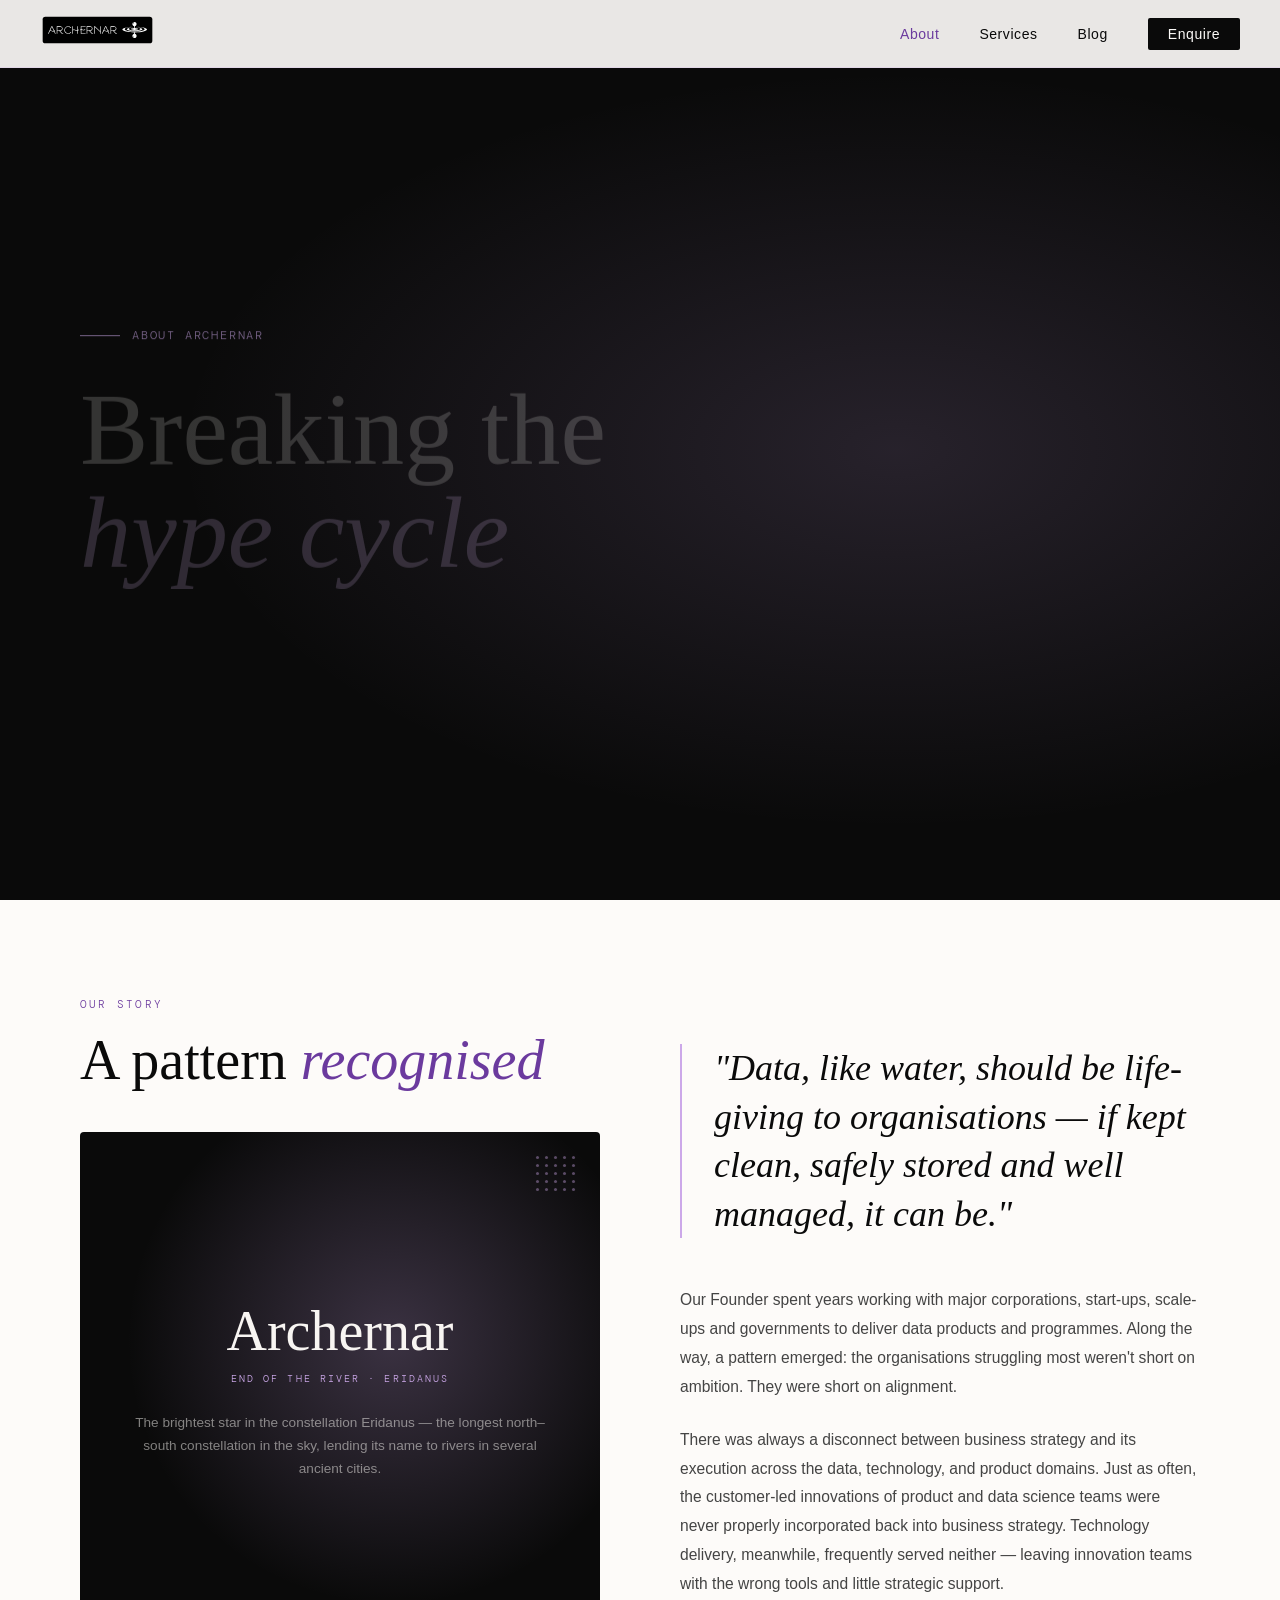
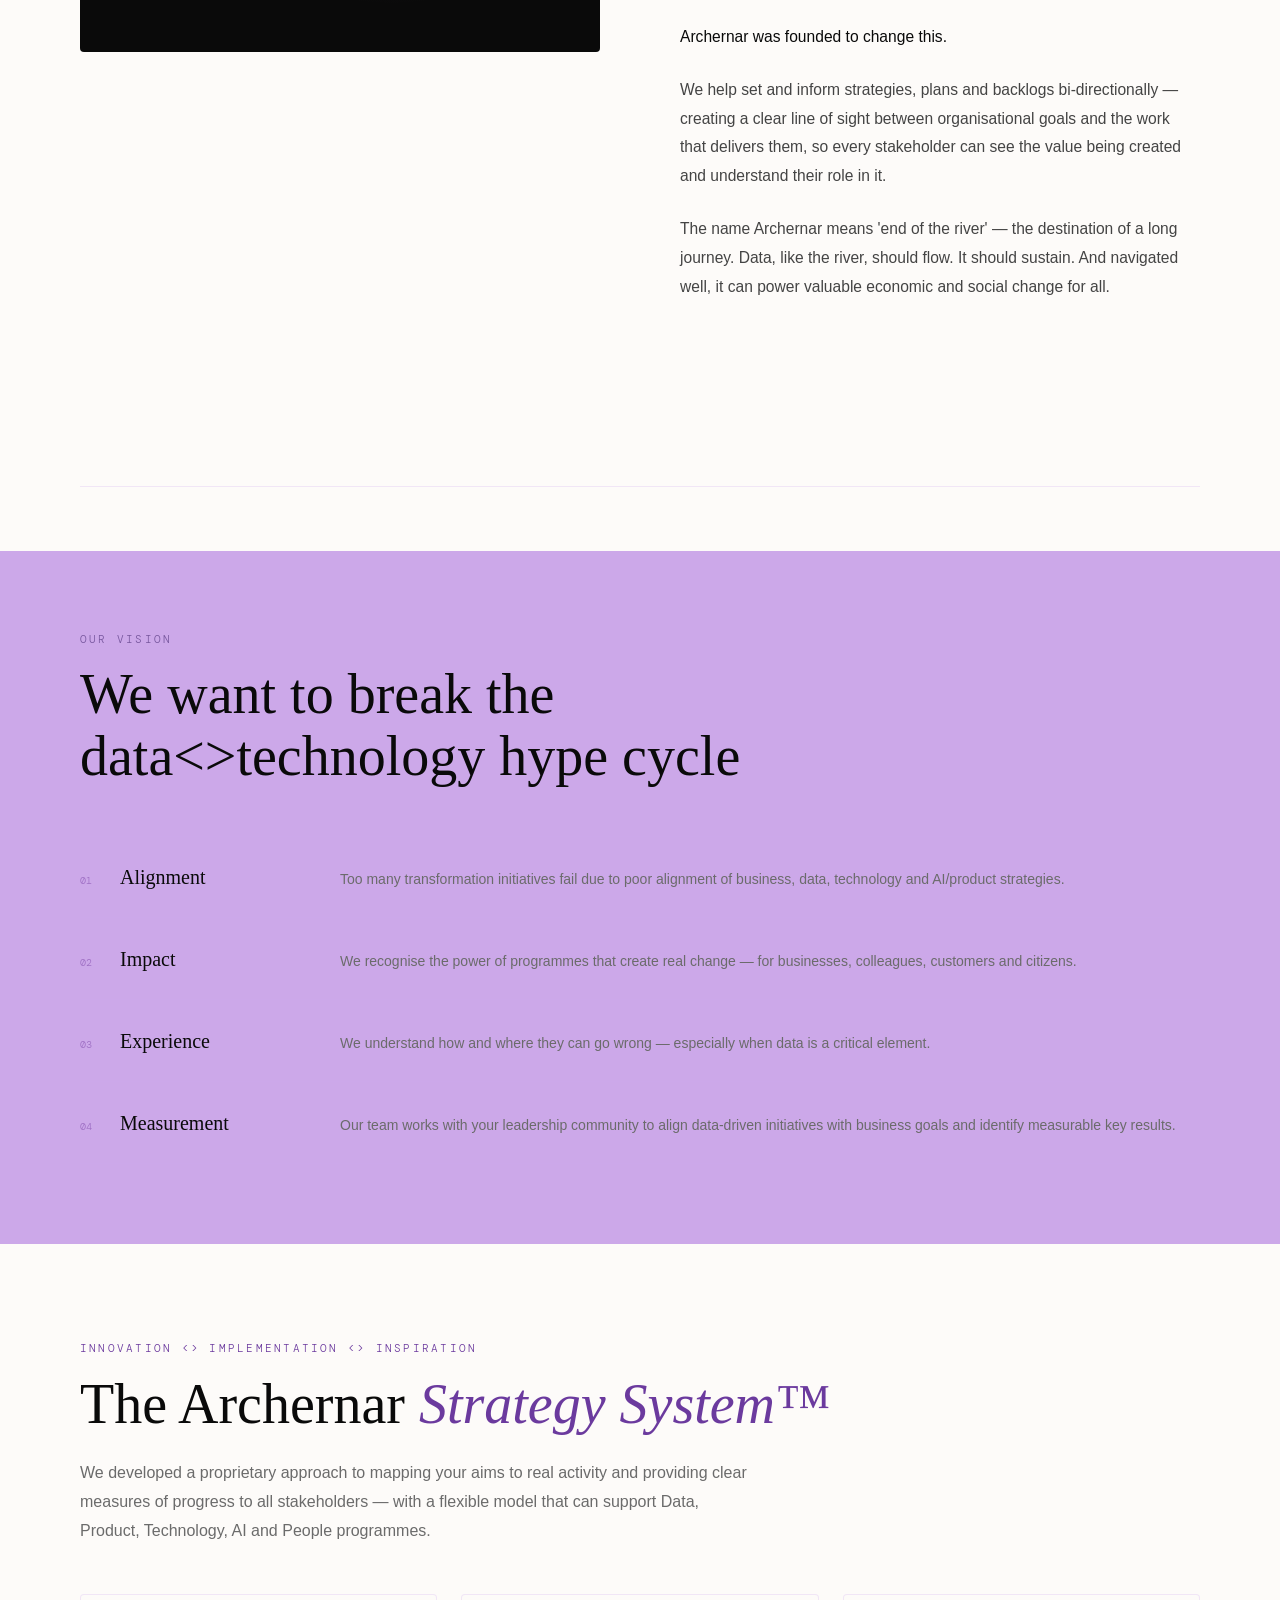
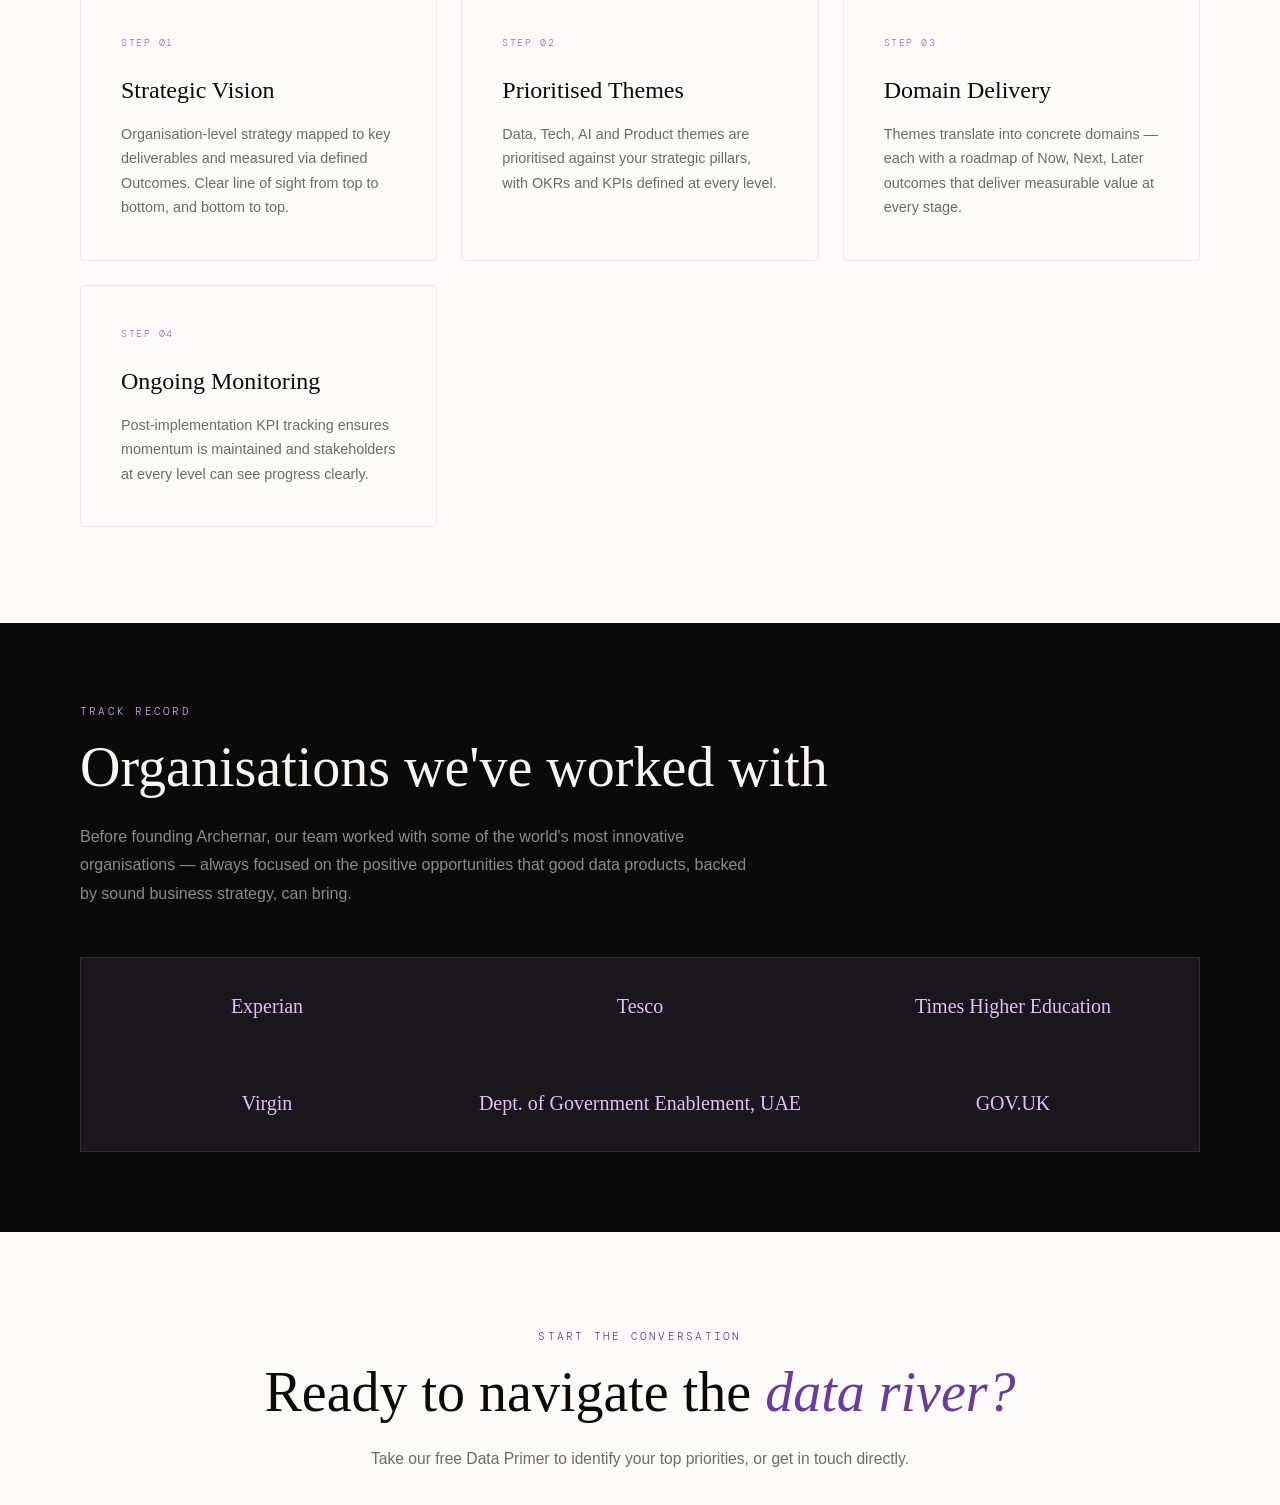
==== index.html @ 375aac34 "Add files via upload" ====
<!DOCTYPE html>
<html lang="en">
<head>
  <meta charset="UTF-8" />
  <meta http-equiv="refresh" content="0; url=about.html" />
  <title>Archernar</title>
</head>
<body>
  <p>Redirecting to <a href="about.html">About</a>...</p>
</body>
</html>
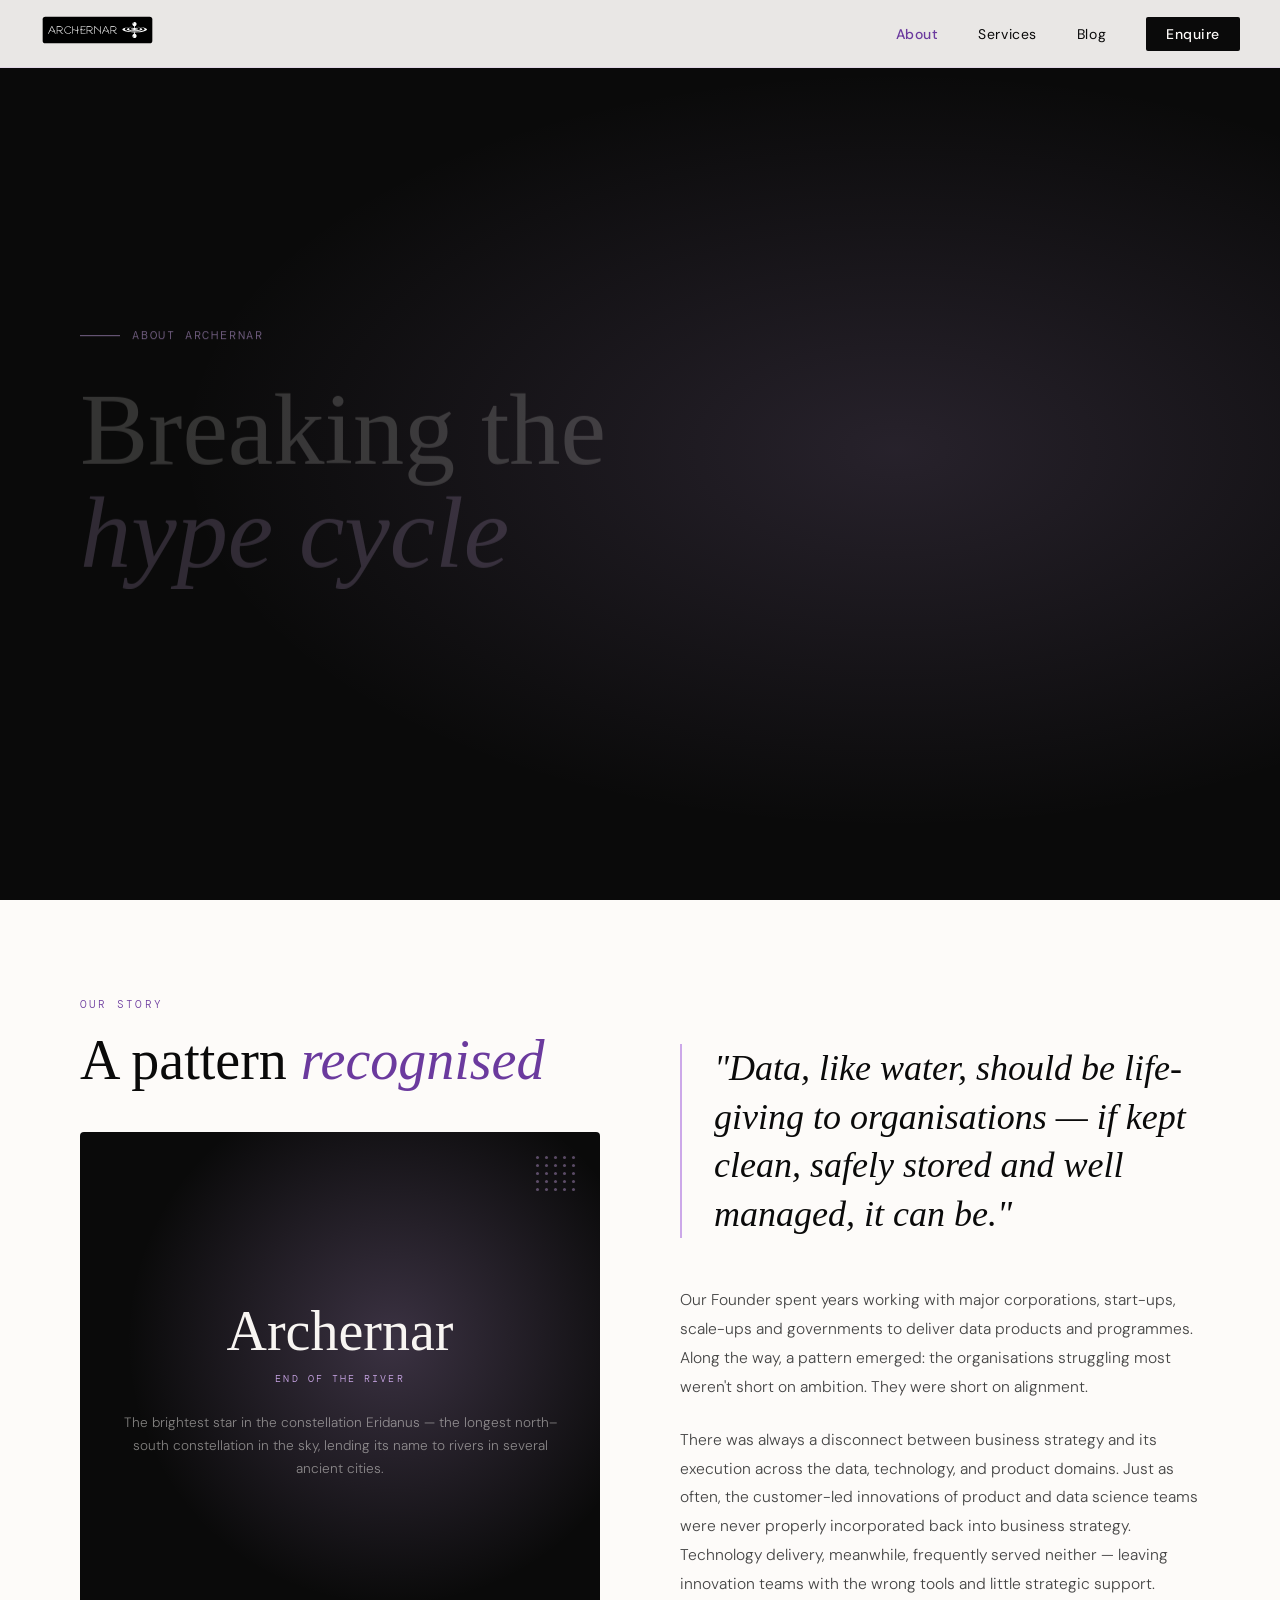
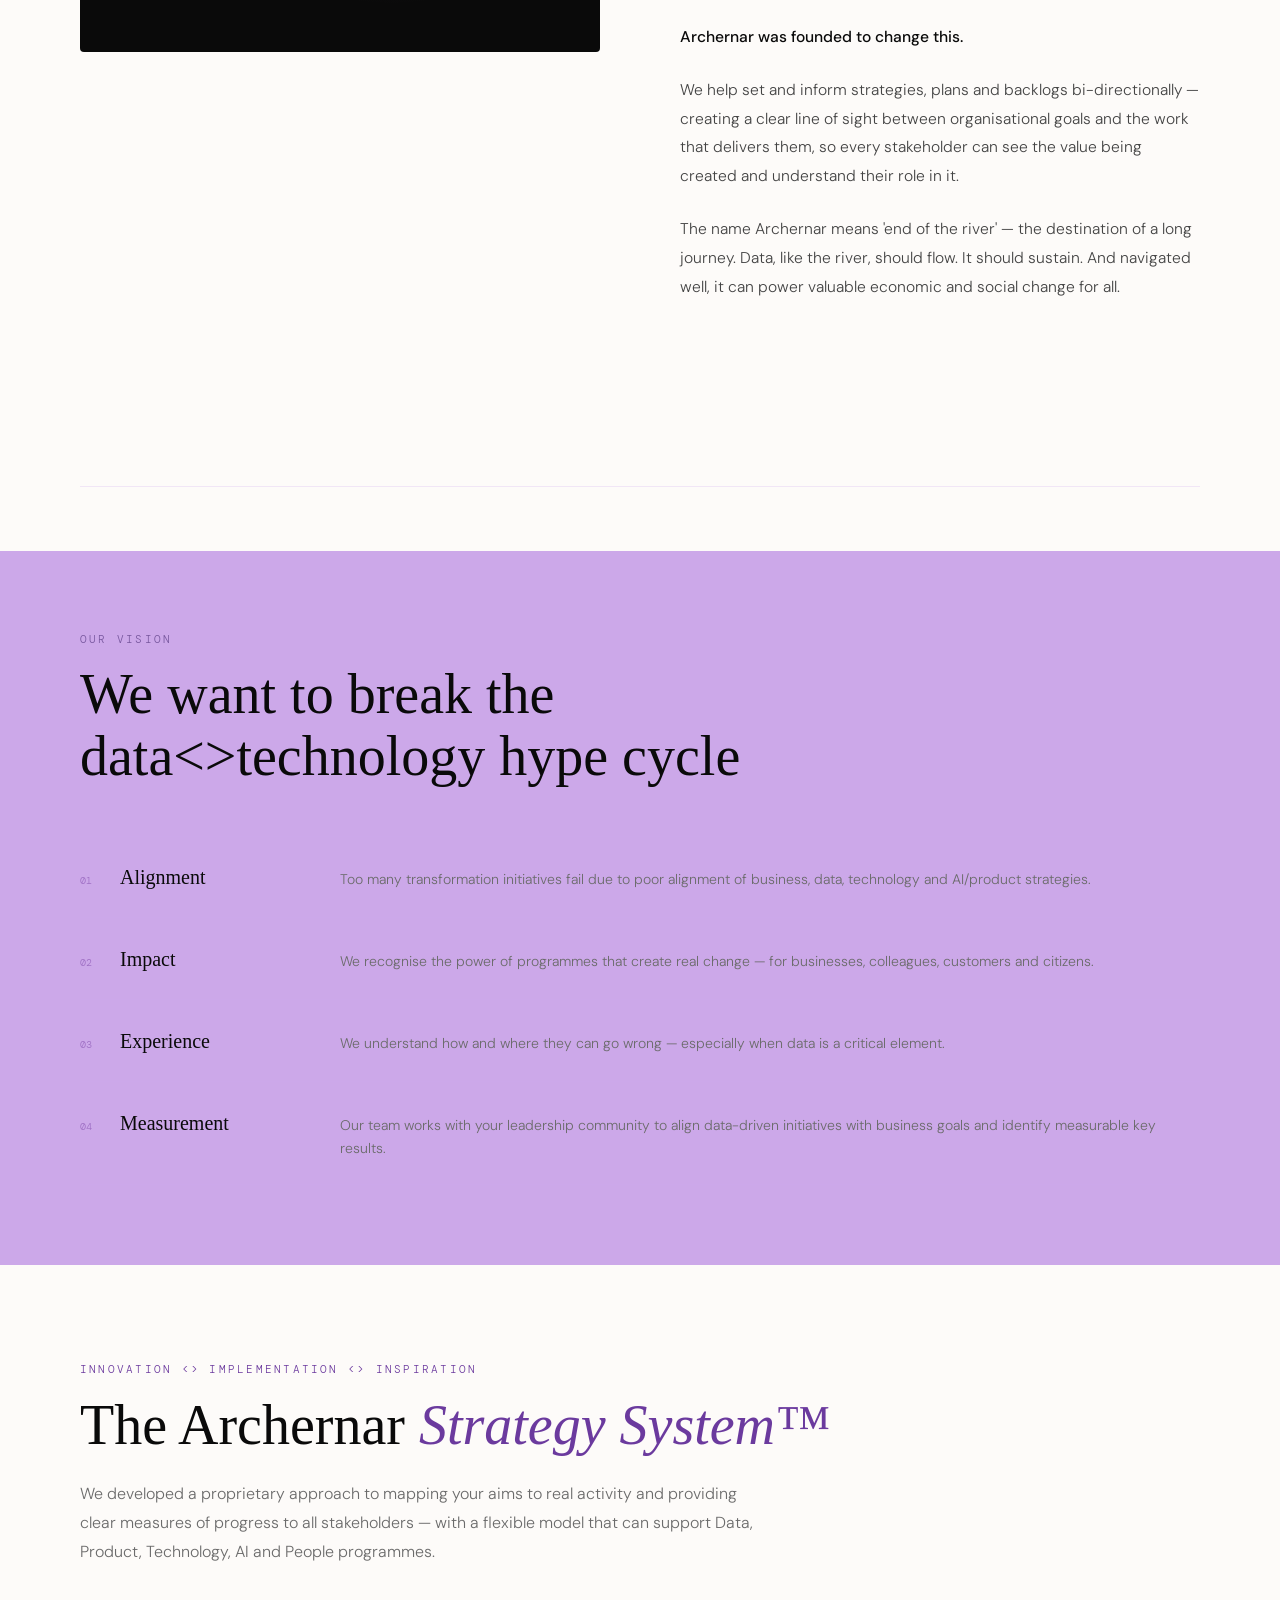
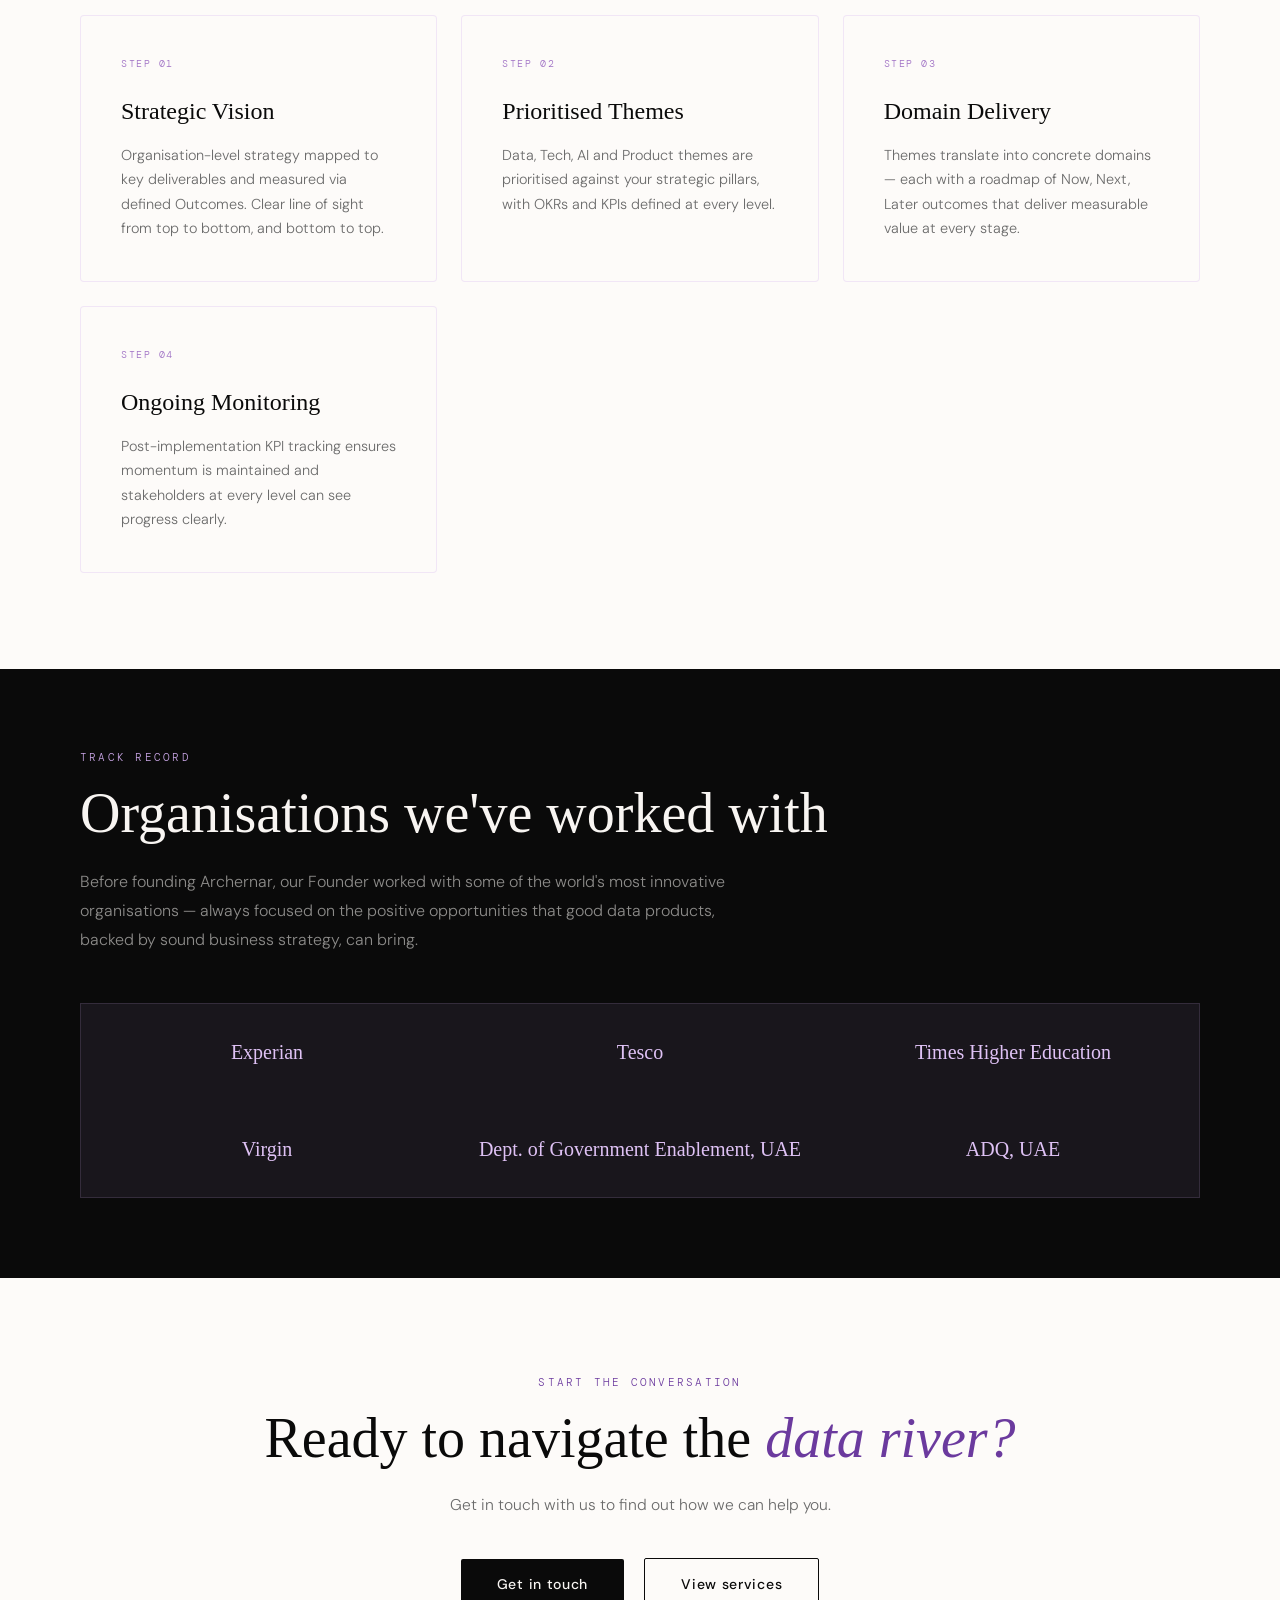
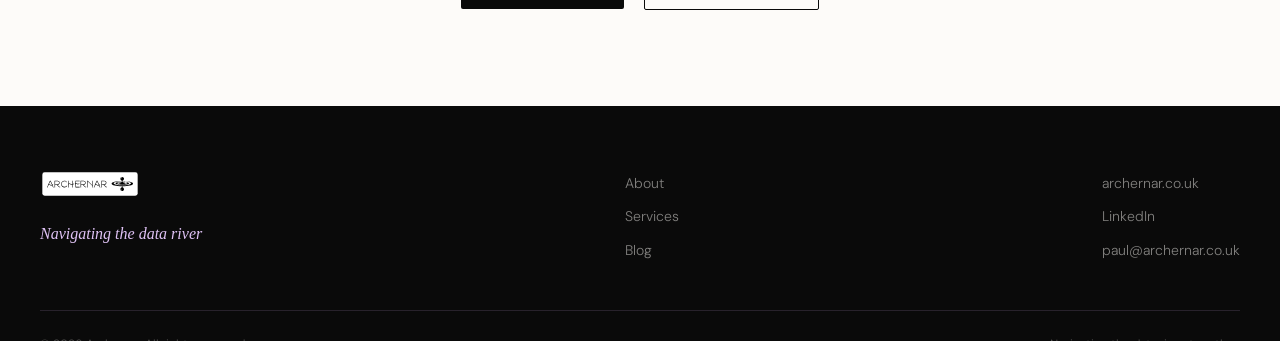
==== commit fb47f97d: "Update index.html" ====
--- a/index.html
+++ b/index.html
@@ -1,6 +1,15 @@
 <!DOCTYPE html>
 <html lang="en">
 <head>
+  <!-- Google tag (gtag.js) -->
+<script async src="https://www.googletagmanager.com/gtag/js?id=G-QQVH4RZPXK"></script>
+<script>
+  window.dataLayer = window.dataLayer || [];
+  function gtag(){dataLayer.push(arguments);}
+  gtag('js', new Date());
+
+  gtag('config', 'G-QQVH4RZPXK');
+</script>
   <meta charset="UTF-8" />
   <meta http-equiv="refresh" content="0; url=about.html" />
   <title>Archernar</title>
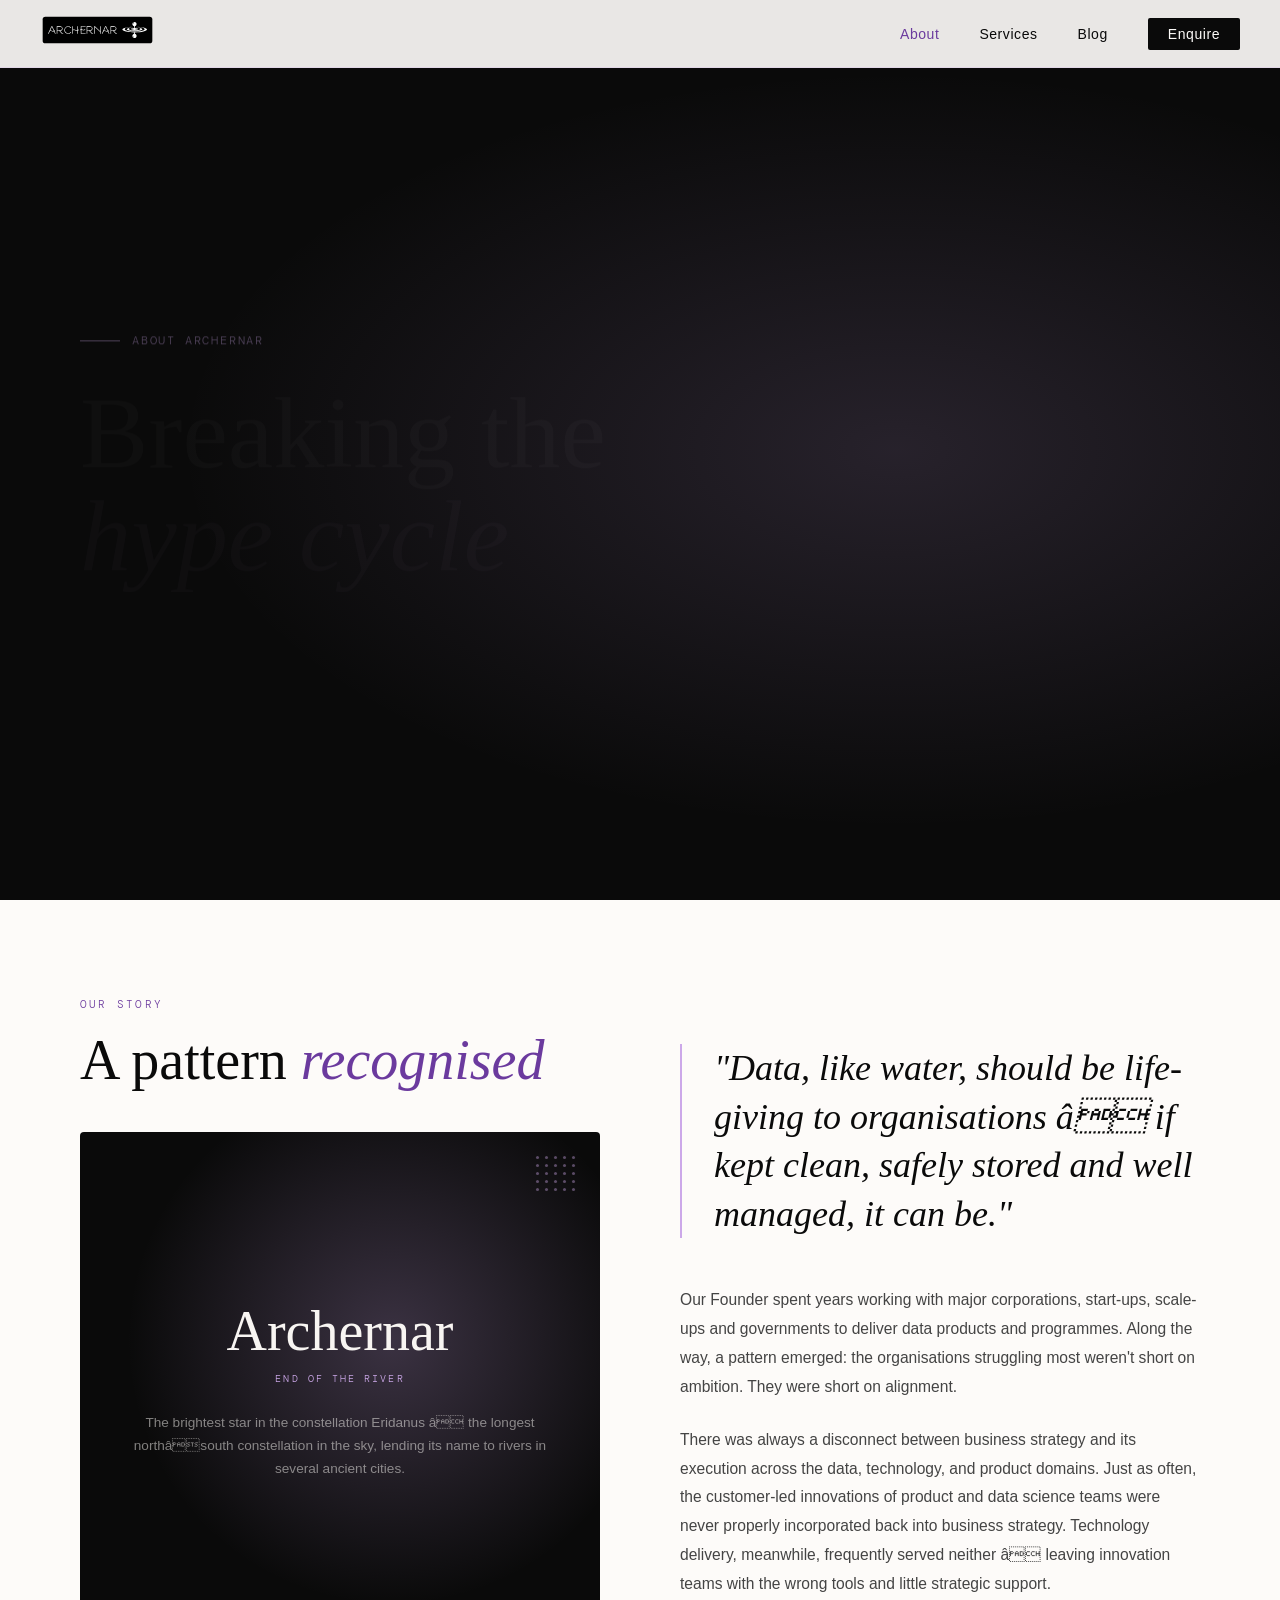
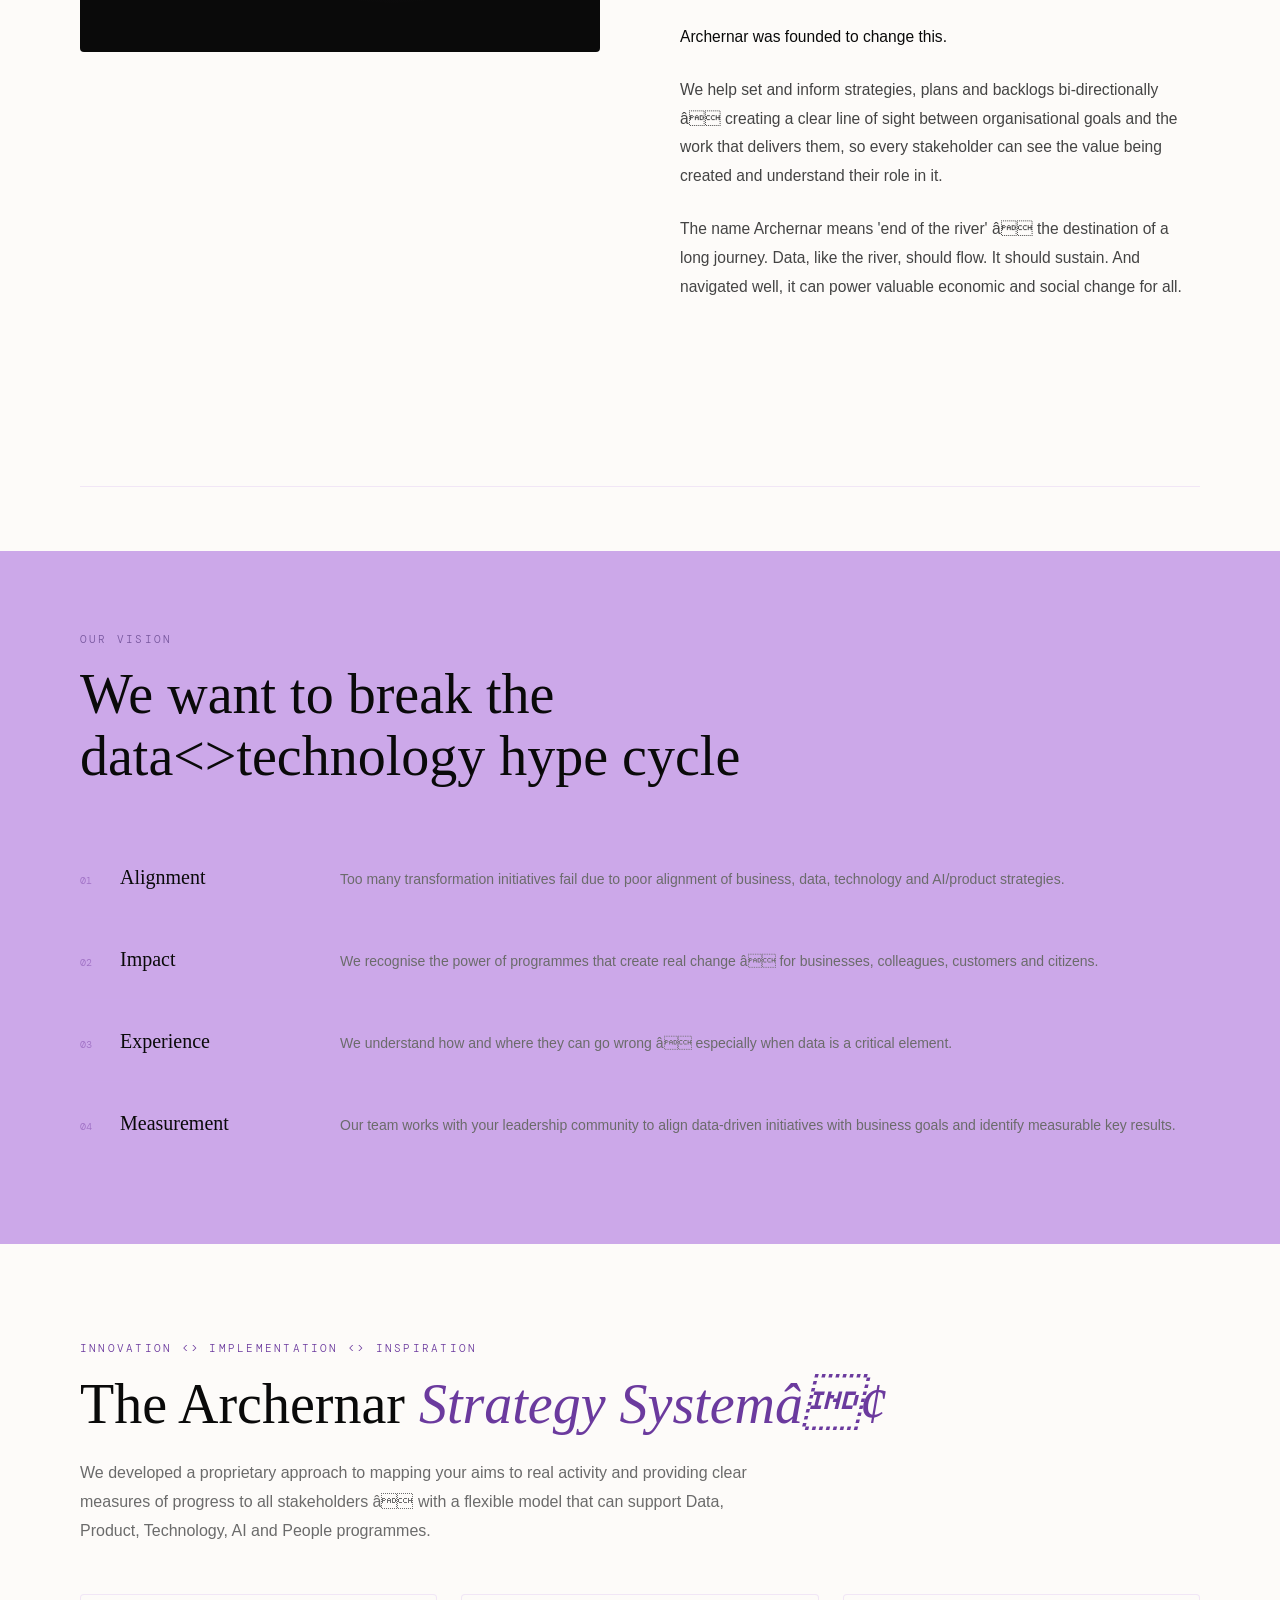
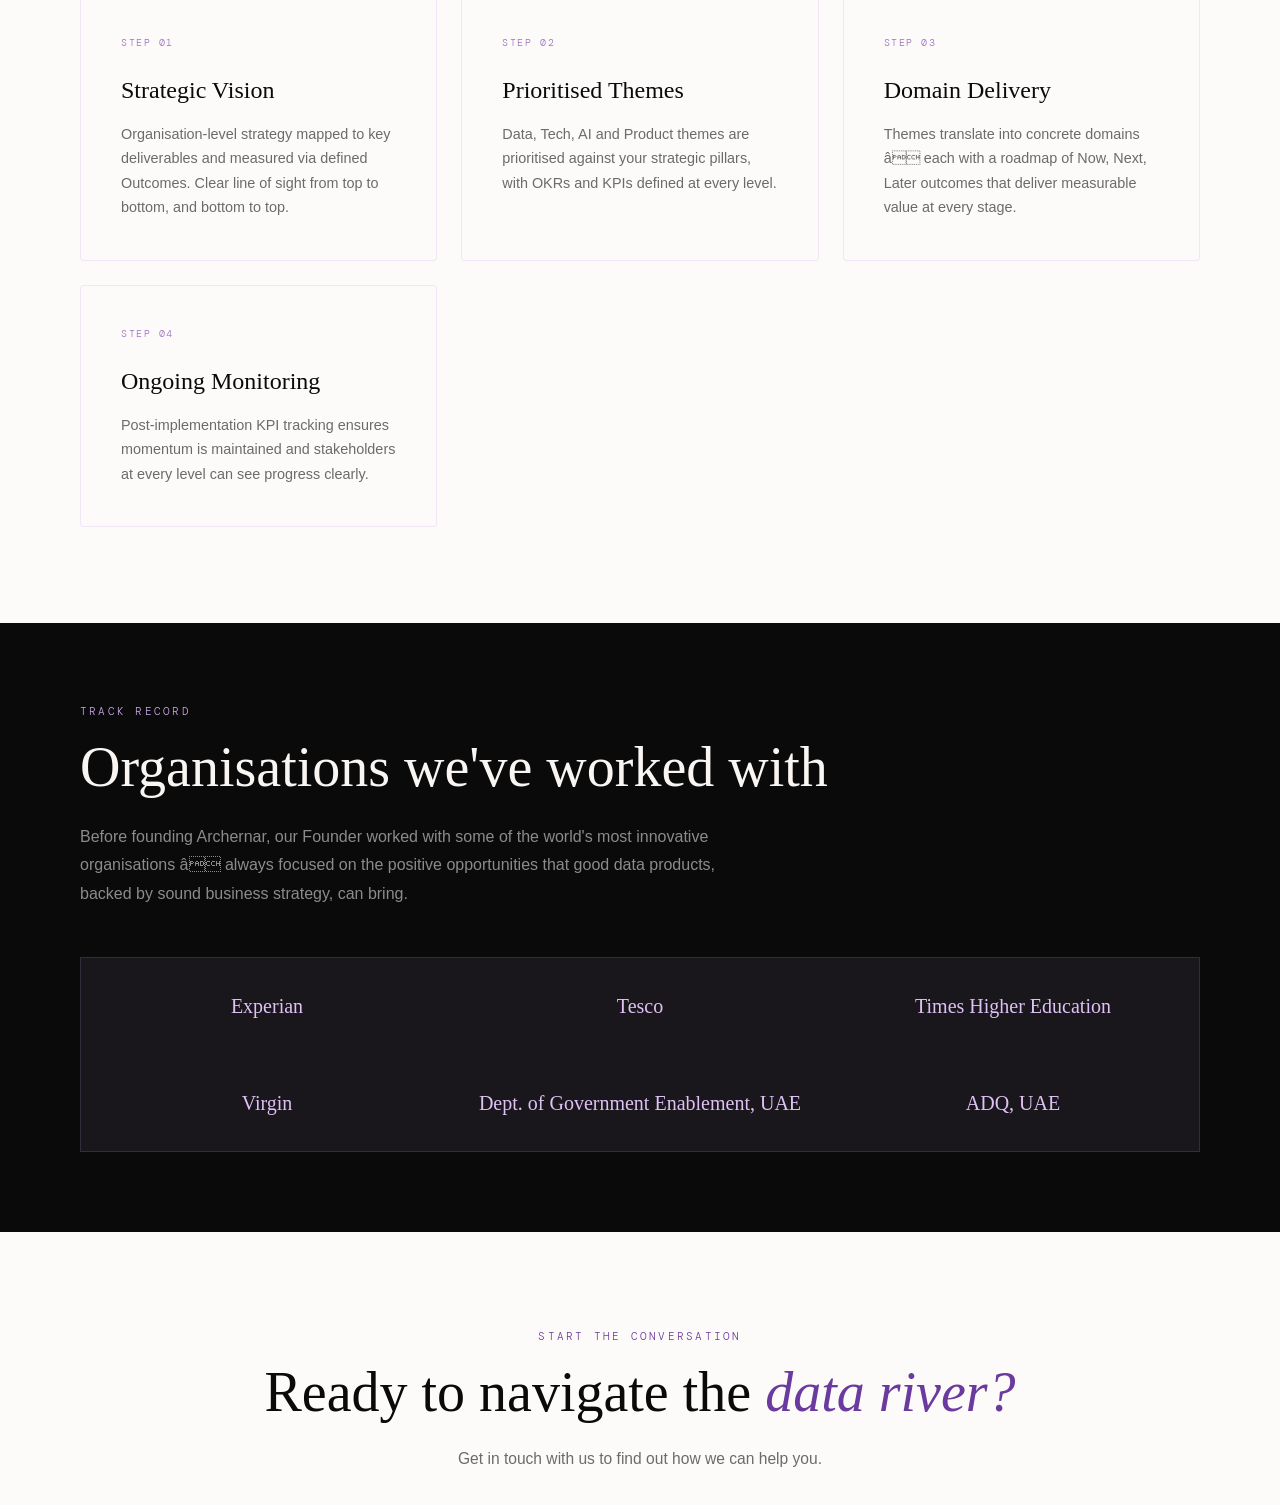
==== commit d6597bda: "Fix Google Tags: remove gtag from redirect-only page" ====
--- a/index.html
+++ b/index.html
@@ -1,16 +1,7 @@
 <!DOCTYPE html>
 <html lang="en">
 <head>
-  <!-- Google tag (gtag.js) -->
-<script async src="https://www.googletagmanager.com/gtag/js?id=G-QQVH4RZPXK"></script>
-<script>
-  window.dataLayer = window.dataLayer || [];
-  function gtag(){dataLayer.push(arguments);}
-  gtag('js', new Date());
-
-  gtag('config', 'G-QQVH4RZPXK');
-</script>
-  <meta charset="UTF-8" />
+    <meta charset="UTF-8" />
   <meta http-equiv="refresh" content="0; url=about.html" />
   <title>Archernar</title>
 </head>
